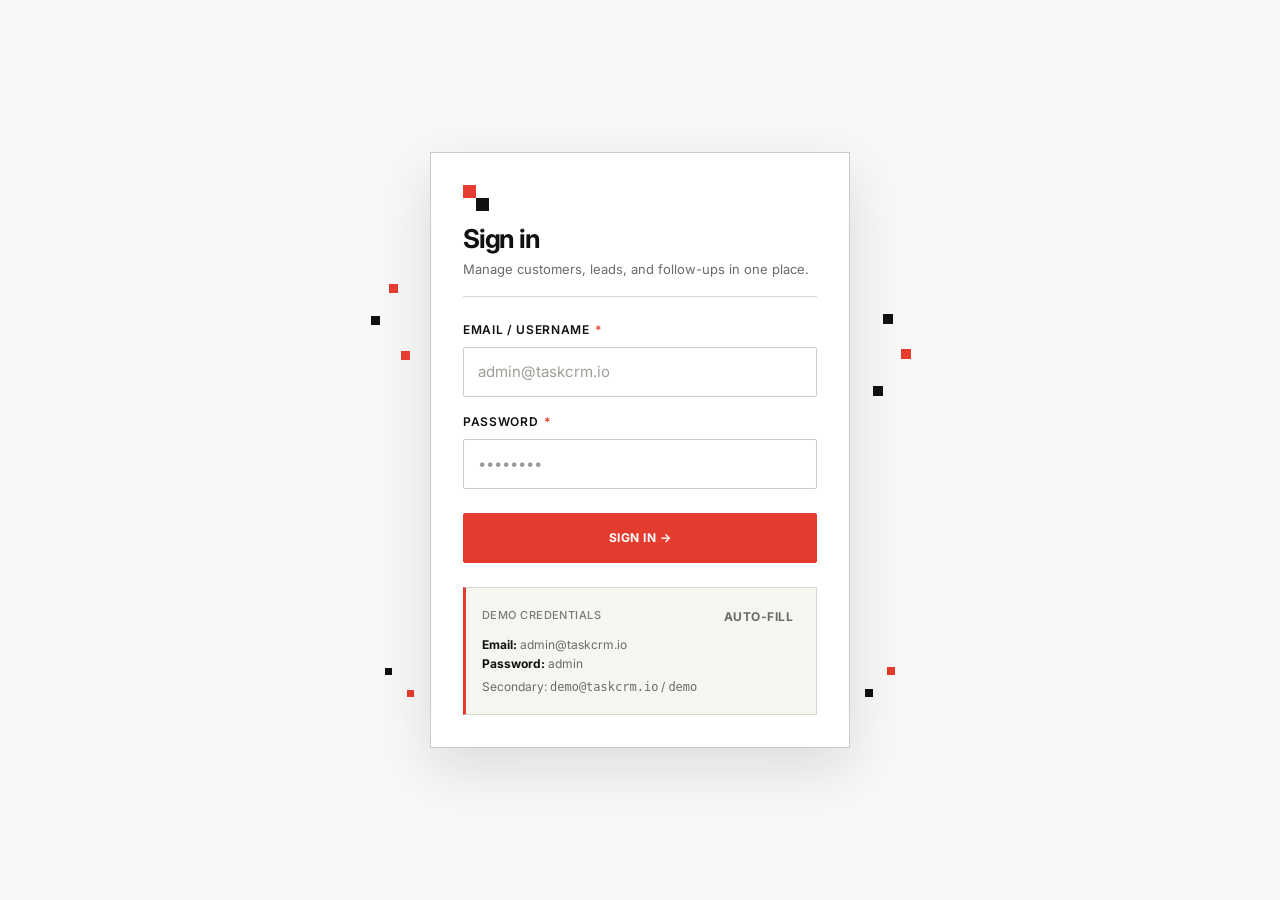
==== customers.html @ 11d8cbdb "added files for  CRM project" ====
<!DOCTYPE html>
<html lang="en">
<head>
  <meta charset="UTF-8">
  <meta name="viewport" content="width=device-width, initial-scale=1.0">
  <title>Customers — Task CRM</title>
  <meta name="description" content="Customer relationship directory with debounced search and status filtering.">

  <link rel="preconnect" href="https://fonts.googleapis.com">
  <link rel="preconnect" href="https://fonts.gstatic.com" crossorigin>
  <link href="https://fonts.googleapis.com/css2?family=Inter:wght@400;500;600;700;800&display=swap" rel="stylesheet">

  <link rel="stylesheet" href="styles/reset.css">
  <link rel="stylesheet" href="styles/tokens.css">
  <link rel="stylesheet" href="styles/base.css">
  <link rel="stylesheet" href="styles/layout.css">
  <link rel="stylesheet" href="styles/patterns.css">
</head>

<body class="app-wrapper customers-page">

  <header class="identity-bar">
    <div class="identity-bar__inner">
      <div class="identity-session">
        <span class="session-user">
          <span class="meta-slug">Session:</span>
          <strong id="sessionUserDisplay">admin@taskcrm.io</strong>
        </span>

        <button type="button" id="logoutBtn" class="session-logout-btn" title="Sign out of current session">
          Sign Out
        </button>
      </div>
    </div>
  </header>

  <nav class="nav-rail" aria-label="Main Navigation">
    <div class="nav-rail__inner">
      <a href="dashboard.html" class="nav-link" data-page="dashboard">Dashboard</a>
      <a href="customers.html" class="nav-link" data-page="customers">Customers</a>
      <a href="leads.html" class="nav-link" data-page="leads">Leads</a>
      <a href="tasks.html" class="nav-link" data-page="tasks">Tasks</a>
    </div>
  </nav>

  <main class="main-container">

    <header class="page-header">
      <div class="page-header__top">
        <div>
          <h1 class="page-title">Customers</h1>
          <p class="page-subtitle">Search, view, and add customer records</p>
        </div>

        <div class="page-actions">
          <button type="button" id="openAddCustomerModalBtn" class="btn btn--accent">
            + Add Customer
          </button>
        </div>
      </div>
    </header>

    <div class="content-panel">

      <div class="filter-bar">
        <div class="filter-group">

          <div class="search-box">
            <span class="search-icon" aria-hidden="true">⌕</span>

            <input
              type="search"
              id="customerSearch"
              class="form-input"
              placeholder="Filter by name, email, or company..."
              aria-label="Search customers by name, email, or company"
            >
          </div>

          <label for="customerStatusFilter" class="sr-only">
            Filter by Status
          </label>

          <select id="customerStatusFilter" class="filter-select">
            <option value="all">All Statuses (Active, Inactive, Prospect)</option>
            <option value="Active">Active Only</option>
            <option value="Inactive">Inactive Only</option>
            <option value="Prospect">Prospect Only</option>
          </select>
        </div>

        <div id="customerResultCount" class="filter-stats" aria-live="polite">
          Loading accounts...
        </div>
      </div>

      <div class="table-container">
        <table class="crm-table" aria-label="Customer Accounts Table">
          <thead>
            <tr>
              <th scope="col">Name</th>
              <th scope="col">Email</th>
              <th scope="col">Phone</th>
              <th scope="col">Company</th>
              <th scope="col">Status</th>
            </tr>
          </thead>

          <tbody id="customersTableBody"></tbody>
        </table>
      </div>

    </div>
  </main>

  <dialog id="addCustomerDialog" class="crm-dialog" aria-labelledby="addCustomerModalTitle">

    <header class="dialog-header">
      <h2 id="addCustomerModalTitle" class="dialog-title">Add Customer</h2>

      <button
        type="button"
        id="closeCustomerDialogBtn"
        class="dialog-close-btn"
        aria-label="Close dialog"
      >
        ✕
      </button>
    </header>

    <div id="customerModalAlert" style="padding: 0 var(--space-6) var(--space-2);"></div>

    <form id="addCustomerForm">

      <div class="dialog-body">

        <div class="form-group">
          <label for="newCustomerName" class="form-label">
            Full Name <span class="required-mark">*</span>
          </label>

          <input
            type="text"
            id="newCustomerName"
            class="form-input"
            placeholder="e.g. Ananya Sharma"
            required
          >
        </div>

        <div class="form-group">
          <label for="newCustomerEmail" class="form-label">
            Email Address <span class="required-mark">*</span>
          </label>

          <input
            type="email"
            id="newCustomerEmail"
            class="form-input"
            placeholder="name@company.com"
            required
          >
        </div>

        <div class="form-group">
          <label for="newCustomerPhone" class="form-label">
            Telephone
          </label>

          <input
            type="tel"
            id="newCustomerPhone"
            class="form-input"
            placeholder="+91 98765 43210"
          >
        </div>

        <div class="form-group">
          <label for="newCustomerCompany" class="form-label">
            Company / Entity <span class="required-mark">*</span>
          </label>

          <input
            type="text"
            id="newCustomerCompany"
            class="form-input"
            placeholder="e.g. TechNova Solutions"
            required
          >
        </div>

        <div class="form-group">
          <label for="newCustomerStatus" class="form-label">
            Account Status
          </label>

          <select id="newCustomerStatus" class="form-select">
            <option value="Active">Active</option>
            <option value="Prospect" selected>Prospect</option>
            <option value="Inactive">Inactive</option>
          </select>
        </div>

      </div>

      <footer class="dialog-footer">
        <button type="button" id="cancelCustomerDialogBtn" class="btn btn--secondary">
          Cancel
        </button>

        <button type="submit" class="btn btn--accent">
          Save Customer
        </button>
      </footer>

    </form>
  </dialog>

  <script src="scripts/helpers.js"></script>
  <script src="scripts/store.js"></script>
  <script src="scripts/view.js"></script>
  <script src="scripts/pages/customers.js"></script>

</body>
</html>
---- styles/tokens.css ----
:root {
  
  --color-ink: #111111;
  --color-bg: #F8F8F6;
  --color-surface: #FFFFFF;
  --color-accent: #E43D30;
  --color-muted: #6B6B67;
  --color-border: #D8D8D3;

  
  --color-success: #3F7650;
  --color-warning: #A66A18;
  --color-danger: #B52F28;
  --color-info: #41677A;


  --color-surface-hover: #F2F2EE;
  --color-surface-active: #EAEAE4;
  --color-success-subtle: #EBF3ED;
  --color-warning-subtle: #F9F3EA;
  --color-danger-subtle: #FAECEB;
  --color-info-subtle: #ECF2F5;
  --color-accent-subtle: #FDEDEB;


  --font-sans: 'Inter', sans-serif;
--font-mono: 'Inter', sans-serif;
  --text-xs: 0.75rem;     
  --text-sm: 0.8125rem;   
  --text-base: 0.9375rem; 
  --text-md: 1.0625rem;   
  --text-lg: 1.25rem;     
  --text-xl: 1.625rem;   
  --text-2xl: 2.125rem;  
  --text-stat: 3.25rem;  

  --weight-normal: 400;
  --weight-medium: 500;
  --weight-semibold: 600;
  --weight-bold: 700;
  --weight-black: 800;

  --tracking-tight: -0.025em;
  --tracking-normal: 0em;
  --tracking-wide: 0.04em;
  --tracking-wider: 0.08em;

  --leading-none: 1.0;
  --leading-tight: 1.2;
  --leading-snug: 1.35;
  --leading-normal: 1.5;

  
  --space-1: 0.25rem;   
  --space-2: 0.5rem;    
  --space-3: 0.75rem;   
  --space-4: 1.0rem;    
  --space-5: 1.25rem;   
  --space-6: 1.5rem;    
  --space-8: 2.0rem;    
  --space-10: 2.5rem;   
  --space-12: 3.0rem;   
  --space-16: 4.0rem;   

 
  --container-max-width: 1280px;
  --container-gutter: var(--space-6);

 
  --border-width: 1px;
  --border-thick: 2px;
  --border-rule: 1px solid var(--color-border);
  --border-rule-dark: 1px solid var(--color-ink);

  --radius-none: 0px;
  --radius-sm: 2px;
  --radius-md: 3px;

 
  --duration-fast: 140ms;
  --duration-normal: 200ms;
  --ease-standard: cubic-bezier(0.2, 0, 0, 1);
}
---- styles/base.css ----
body {
  font-family: var(--font-sans);
  background-color: var(--color-bg);
  color: var(--color-ink);
  font-size: var(--text-base);
  line-height: var(--leading-normal);
  font-weight: var(--weight-normal);
  min-height: 100vh;
  display: flex;
  flex-direction: column;
}


::selection {
  background-color: var(--color-ink);
  color: var(--color-surface);
}


:focus-visible {
  outline: 2px solid var(--color-ink);
  outline-offset: 2px;
}


h1, h2, h3, h4, h5, h6 {
  color: var(--color-ink);
  font-weight: var(--weight-bold);
  line-height: var(--leading-tight);
  letter-spacing: var(--tracking-tight);
}

h1 {
  font-size: var(--text-2xl);
  font-weight: var(--weight-bold);
}

h2 {
  font-size: var(--text-lg);
  font-weight: var(--weight-bold);
}

h3 {
  font-size: var(--text-md);
  font-weight: var(--weight-semibold);
}

p {
  color: var(--color-ink);
}

small, .text-muted {
  color: var(--color-muted);
  font-size: var(--text-sm);
}


.tabular-nums,
[data-tabular="true"] {
  font-variant-numeric: tabular-nums;
  font-feature-settings: "tnum" 1;
}


.meta-slug {
  font-size: 0.6875rem;
  font-weight: var(--weight-medium);
  letter-spacing: var(--tracking-wide);
  text-transform: uppercase;
  color: #7A7A75;
  margin-bottom: 2px;
}


.sr-only {
  position: absolute;
  width: 1px;
  height: 1px;
  padding: 0;
  margin: -1px;
  overflow: hidden;
  clip: rect(0, 0, 0, 0);
  white-space: nowrap;
  border-width: 0;
}


@media (prefers-reduced-motion: reduce) {
  *,
  *::before,
  *::after {
    animation-duration: 0.01ms !important;
    animation-iteration-count: 1 !important;
    transition-duration: 0.01ms !important;
    scroll-behavior: auto !important;
  }
}
---- styles/layout.css ----
.crm-brand {
  display: flex;
  align-items: center;
  text-decoration: none;
}

.crm-brand__mark {
  width: 62px;
  height: 42px;
  display: flex;
  align-items: center;
  justify-content: center;
  background: #ef3b2d;
  color: #ffffff;
  border-radius: 10px;
  font-size: 16px;
  font-weight: 800;
  letter-spacing: 1px;
}
.dashboard-main {
  width: min(100% - 48px, 1280px);
  margin: 0 auto;
  padding-top: 38px;
  padding-bottom: 64px;
}

.dashboard-header {
  display: flex;
  align-items: flex-end;
  justify-content: space-between;
  gap: 24px;
  margin-bottom: 28px;
}

.dashboard-eyebrow,
.dashboard-card__eyebrow {
  display: block;
  margin-bottom: 6px;
  color: #e43d30;
  font-size: 10px;
  font-weight: 700;
  letter-spacing: 0.09em;
  text-transform: uppercase;
}

.dashboard-title {
  margin: 0;
  color: #171717;
  font-size: clamp(2rem, 4vw, 2.75rem);
  line-height: 1.05;
  letter-spacing: -0.045em;
}

.dashboard-subtitle {
  margin: 9px 0 0;
  color: #6b6b67;
  font-size: 14px;
}

.dashboard-actions {
  display: flex;
  align-items: center;
  gap: 10px;
}

.dashboard-kpis {
  margin-bottom: 20px;
}

.dashboard-kpis__grid {
  display: grid;
  grid-template-columns: repeat(4, minmax(0, 1fr));
  gap: 14px;
}

.dashboard-kpi {
  min-height: 142px;
  padding: 20px;
  background: #ffffff;
  border: 1px solid #e8e8e5;
  border-radius: 16px;
  box-shadow: 0 7px 24px rgba(23, 23, 23, 0.045);
}

.dashboard-kpi--sales {
  border-color: rgba(228, 61, 48, 0.28);
  background: linear-gradient(145deg, #ffffff 0%, #fff7f5 100%);
}

.dashboard-kpi__top {
  display: flex;
  align-items: center;
  justify-content: space-between;
  gap: 10px;
}

.dashboard-kpi__label {
  color: #6b6b67;
  font-size: 12px;
  font-weight: 600;
}

.dashboard-kpi__icon {
  width: 30px;
  height: 30px;
  display: grid;
  place-items: center;
  border-radius: 9px;
  font-size: 11px;
  font-weight: 800;
}

.dashboard-kpi__icon--orange {
  background: #fff0ed;
  color: #e43d30;
}

.dashboard-kpi__icon--blue {
  background: #edf4f8;
  color: #41677a;
}

.dashboard-kpi__icon--green {
  background: #edf5ef;
  color: #3f7650;
}

.dashboard-kpi__value {
  display: block;
  margin-top: 20px;
  color: #171717;
  font-size: clamp(1.7rem, 3vw, 2.15rem);
  line-height: 1;
  letter-spacing: -0.04em;
  font-variant-numeric: tabular-nums;
}

.dashboard-kpi--sales .dashboard-kpi__value {
  color: #e43d30;
}

.dashboard-kpi__hint {
  display: block;
  margin-top: 9px;
  color: #92928c;
  font-size: 11px;
}

.dashboard-analytics {
  display: grid;
  grid-template-columns: minmax(300px, 0.82fr) minmax(0, 1.8fr);
  gap: 18px;
  margin-bottom: 18px;
}

.dashboard-card {
  background: #ffffff;
  border: 1px solid #e8e8e5;
  border-radius: 17px;
  box-shadow: 0 8px 28px rgba(23, 23, 23, 0.045);
  overflow: hidden;
}

.dashboard-card__header {
  display: flex;
  align-items: center;
  justify-content: space-between;
  gap: 16px;
  padding: 20px 22px 0;
}

.dashboard-card__header h2 {
  margin: 0;
  color: #171717;
  font-size: 17px;
  font-weight: 700;
  letter-spacing: -0.025em;
}

.dashboard-card__badge {
  padding: 6px 10px;
  border-radius: 8px;
  background: #f5f5f2;
  color: #6b6b67;
  font-size: 10px;
  font-weight: 600;
}

.dashboard-card__link {
  color: #e43d30;
  font-size: 11px;
  font-weight: 700;
  text-decoration: none;
}

.dashboard-card__link:hover {
  text-decoration: underline;
}
.crm-topbar {
  width: 100%;
  height: 68px;
  background: var(--color-surface);
  border-bottom: 1px solid #e8e8e5;
  position: relative;
  z-index: 100;
}

.crm-topbar__inner {
  width: 100%;
  height: 100%;
  padding: 0 36px;
  display: grid;
  grid-template-columns: 1fr auto 1fr;
  align-items: center;
}

.crm-brand {
  display: flex;
  align-items: center;
  justify-content: flex-start;
  text-decoration: none;
}

.crm-brand__mark {
  width: 40px;
  height: 40px;
  display: flex;
  align-items: center;
  justify-content: center;
  background: #ef3d32;
  color: #ffffff;
  border-radius: 8px;
  font-size: 12px;
  font-weight: 800;
  letter-spacing: 0.04em;
}

.crm-nav {
  height: 100%;
  display: flex;
  align-items: center;
  justify-content: center;
  gap: 38px;
}

.crm-nav__link {
  height: 100%;
  display: flex;
  align-items: center;
  position: relative;
  color: #666660;
  text-decoration: none;
  font-size: 15px;
  font-weight: 600;
  letter-spacing: 0.02em;
  text-transform: uppercase;
  transition: color 0.2s ease;
}

.crm-nav__link:hover {
  color: #ef3d32;
}

.crm-nav__link.active,
.crm-nav__link[aria-current="page"] {
  color: #ef3d32;
}

.crm-nav__link.active::after,
.crm-nav__link[aria-current="page"]::after {
  content: "";
  position: absolute;
  left: 0;
  right: 0;
  bottom: 0;
  height: 3px;
  background: #ef3d32;
  border-radius: 3px 3px 0 0;
}

.crm-topbar__actions {
  display: flex;
  align-items: center;
  justify-content: flex-end;
}

.crm-signout {
  border: 0;
  background: transparent;
  color: #666660;
  font-family: inherit;
  font-size: 15px;
  font-weight: 600;
  cursor: pointer;
  padding: 8px 0;
}

.crm-signout:hover {
  color: #ef3d32;
}

@media (max-width: 800px) {
  .crm-topbar {
    height: auto;
  }

  .crm-topbar__inner {
    min-height: 84px;
    padding: 0 20px;
    grid-template-columns: auto 1fr auto;
  }

  .crm-nav {
    gap: 20px;
  }

  .crm-nav__link {
    font-size: 13px;
  }

  .crm-brand__mark {
    width: 42px;
    height: 42px;
  }
}

@media (max-width: 600px) {
  .crm-topbar__inner {
    grid-template-columns: 1fr;
    gap: 10px;
    padding: 15px 20px;
  }

  .crm-brand {
    display: none;
  }

  .crm-nav {
    order: 1;
    height: 50px;
    gap: 18px;
  }

  .crm-topbar__actions {
    display: none;
  }
}



.reference-goal {
  min-height: 300px;
  padding: 18px 22px 26px;
  display: flex;
  align-items: center;
  justify-content: center;
}

.reference-goal__gauge {
  position: relative;
  width: 330px;
  height: 250px;
  max-width: 100%;
}

.goal-segments {
  position: absolute;
  left: 50%;
  top: 16px;
  width: 280px;
  height: 210px;
  transform: translateX(-50%);
}

.goal-segment {
  position: absolute;
  left: 50%;
  top: 50%;
  width: 11px;
  height: 31px;
  margin-left: -5.5px;
  margin-top: -15.5px;
  border-radius: 99px;
  background: #e9ebed;
  transform-origin: 5.5px 89px;
  transform: rotate(var(--segment-angle)) translateY(-89px);
}

.goal-segment.is-active {
  background: #ff8425;
}

.goal-scale {
  position: absolute;
  left: 50%;
  top: 83px;
  width: 286px;
  transform: translateX(-50%);
  display: flex;
  justify-content: space-between;
  color: #555553;
  font-size: 11px;
  font-weight: 600;
}

.reference-goal__center {
  position: absolute;
  left: 50%;
  top: 128px;
  transform: translateX(-50%);
  text-align: center;
  white-space: nowrap;
}

.reference-goal__center strong {
  display: block;
  color: #171717;
  font-size: 25px;
  line-height: 1;
  letter-spacing: -0.045em;
}

.reference-goal__center span {
  display: block;
  margin-top: 8px;
  color: #8f8f89;
  font-size: 11px;
}

/* Lead status reference */

.lead-status-reference {
  min-height: 300px;
  padding: 20px 22px 25px;
  display: grid;
  grid-template-columns: minmax(0, 1fr) 190px;
  gap: 20px;
  align-items: center;
}

.lead-status-chart {
  min-width: 0;
}

.lead-month-grid {
  display: grid;
  grid-template-columns: 92px repeat(12, minmax(16px, 1fr));
  align-items: center;
  height: 25px;
  margin-bottom: 4px;
  color: #999994;
  font-size: 9px;
  text-align: center;
}

.lead-month-grid span:first-child {
  text-align: left;
}

.lead-status-rows {
  display: flex;
  flex-direction: column;
  gap: 13px;
}

.lead-source-row {
  display: grid;
  grid-template-columns: 92px minmax(0, 1fr);
  align-items: center;
  min-height: 45px;
}

.lead-source-label {
  display: flex;
  flex-direction: column;
  align-items: flex-start;
  gap: 3px;
  padding-right: 10px;
}

.lead-source-label span {
  color: #555553;
  font-size: 11px;
  font-weight: 500;
}

.lead-source-label strong {
  color: #171717;
  font-size: 16px;
  line-height: 1;
}

.lead-source-track {
  position: relative;
  height: 32px;
  display: grid;
  align-items: center;
}

.lead-source-line {
  position: absolute;
  left: 0;
  right: 0;
  top: 50%;
  height: 2px;
  background: repeating-linear-gradient(
    to right,
    #e8e8e5 0 3px,
    transparent 3px 8px
  );
}

.lead-source-dots {
  position: relative;
  z-index: 2;
  display: grid;
  grid-template-columns: repeat(12, minmax(16px, 1fr));
  align-items: center;
  justify-items: center;
}

.lead-month-dot {
  width: var(--dot-size);
  height: var(--dot-size);
  min-width: 6px;
  min-height: 6px;
  border-radius: 50%;
  display: block;
}

.lead-month-dot--new {
  background: #ff8425;
}

.lead-month-dot--contacted {
  background: #b38ae8;
}

.lead-month-dot--converted {
  background: #202020;
}

.lead-month-dot--empty {
  width: 5px;
  height: 5px;
  background: #ddddda;
}

.lead-month-labels {
  display: grid;
  grid-template-columns: 92px repeat(12, minmax(16px, 1fr));
  margin-top: 7px;
  color: #999994;
  font-size: 9px;
  text-align: center;
}

.lead-month-labels span:first-child {
  visibility: hidden;
}

/* Customer status circular reference */

.customer-status-chart {
  display: flex;
  flex-direction: column;
  align-items: center;
  justify-content: center;
}

.customer-rings {
  position: relative;
  width: 170px;
  height: 170px;
  display: grid;
  place-items: center;
}

.customer-ring {
  position: absolute;
  width: calc(var(--ring-radius) * 2);
  height: calc(var(--ring-radius) * 2);
  border-radius: 50%;
  border: 7px solid transparent;
  transform: rotate(-90deg);
}

.customer-ring::before {
  content: "";
  position: absolute;
  inset: -7px;
  border-radius: 50%;
  border: 7px solid #eeeeeb;
  border-top-color: transparent;
  border-right-color: transparent;
  transform: rotate(0deg);
}

.customer-ring::after {
  content: "";
  position: absolute;
  inset: -7px;
  border-radius: 50%;
  border: 7px solid transparent;
  border-top-color: currentColor;
  border-right-color: currentColor;
  border-bottom-color: currentColor;
  transform: rotate(0deg);
  clip-path: polygon(0 0, 100% 0, 100% 100%, 0 100%);
  mask: conic-gradient(
    from 0deg,
    #000 calc(var(--ring-dash) / var(--ring-circumference) * 360deg),
    transparent 0
  );
}

.customer-ring--active {
  color: #ff8425;
}

.customer-ring--inactive {
  color: #9b7be8;
}

.customer-ring--prospect {
  color: #1d1d1d;
}

.customer-rings-center {
  position: relative;
  z-index: 5;
  width: 68px;
  height: 68px;
  border-radius: 50%;
  background: #ffffff;
  display: flex;
  flex-direction: column;
  align-items: center;
  justify-content: center;
}

.customer-rings-center strong {
  color: #171717;
  font-size: 22px;
  line-height: 1;
}

.customer-rings-center span {
  margin-top: 4px;
  color: #999994;
  font-size: 8px;
}

.customer-status-legend {
  width: 100%;
  margin-top: 12px;
  display: flex;
  flex-direction: column;
  gap: 6px;
}

.customer-ring-label {
  display: grid;
  grid-template-columns: 8px 1fr auto;
  align-items: center;
  gap: 7px;
  color: #555553;
  font-size: 9px;
}

.customer-ring-label__dot {
  width: 7px;
  height: 7px;
  border-radius: 50%;
}

.customer-ring-label--active .customer-ring-label__dot {
  background: #ff8425;
}

.customer-ring-label--inactive .customer-ring-label__dot {
  background: #9b7be8;
}

.customer-ring-label--prospect .customer-ring-label__dot {
  background: #1d1d1d;
}

.customer-ring-label strong {
  color: #555553;
  font-size: 9px;
}

/* Lower cards */

.dashboard-lower {
  display: grid;
  grid-template-columns: repeat(3, minmax(0, 1fr));
  gap: 18px;
}

.dashboard-list-card {
  min-height: 330px;
}

.dashboard-record-list {
  padding: 12px 20px 18px;
}

.dashboard-record {
  min-height: 58px;
  display: flex;
  align-items: center;
  gap: 11px;
  border-bottom: 1px solid #f0f0ed;
}

.dashboard-record:last-child {
  border-bottom: 0;
}

.dashboard-record__avatar {
  width: 32px;
  height: 32px;
  flex: 0 0 32px;
  display: grid;
  place-items: center;
  border-radius: 10px;
  background: #fff0ed;
  color: #e43d30;
  font-size: 11px;
  font-weight: 800;
}

.dashboard-record__content {
  min-width: 0;
  flex: 1;
}

.dashboard-record__content strong,
.dashboard-task__content strong {
  display: block;
  overflow: hidden;
  color: #30302e;
  font-size: 12px;
  font-weight: 600;
  text-overflow: ellipsis;
  white-space: nowrap;
}

.dashboard-record__content span,
.dashboard-task__content span {
  display: block;
  margin-top: 3px;
  overflow: hidden;
  color: #9a9a94;
  font-size: 10px;
  text-overflow: ellipsis;
  white-space: nowrap;
}

.dashboard-status,
.task-priority {
  flex-shrink: 0;
  padding: 5px 7px;
  border-radius: 6px;
  font-size: 9px;
  font-weight: 700;
}

.dashboard-status--new {
  background: #fff0ed;
  color: #e43d30;
}

.dashboard-status--contacted {
  background: #edf4f8;
  color: #41677a;
}

.dashboard-status--converted {
  background: #edf5ef;
  color: #3f7650;
}

.dashboard-task {
  min-height: 58px;
  display: flex;
  align-items: center;
  gap: 10px;
  border-bottom: 1px solid #f0f0ed;
}

.dashboard-task:last-child {
  border-bottom: 0;
}

.dashboard-task__check {
  width: 16px;
  height: 16px;
  flex: 0 0 16px;
  border: 1.5px solid #cfcfca;
  border-radius: 5px;
}

.dashboard-task__content {
  min-width: 0;
  flex: 1;
}

.task-priority--high {
  background: #faeceb;
  color: #b52f28;
}

.task-priority--medium {
  background: #f9f3ea;
  color: #a66a18;
}

.task-priority--low {
  background: #edf5ef;
  color: #3f7650;
}

.dashboard-empty {
  min-height: 220px;
  padding: 24px;
  display: flex;
  flex-direction: column;
  align-items: center;
  justify-content: center;
  text-align: center;
}

.dashboard-empty strong {
  color: #3b3b39;
  font-size: 12px;
}

.dashboard-empty span {
  max-width: 230px;
  margin-top: 6px;
  color: #9a9a94;
  font-size: 10px;
  line-height: 1.5;
}

.dashboard-activity-stream {
  max-height: 270px;
  overflow-y: auto;
}

.dashboard-activity-stream .activity-item {
  padding-left: 20px;
  padding-right: 20px;
}
.dashboard-main {
  padding-top: 42px;
  padding-bottom: 48px;
}

.dashboard-header {
  margin-bottom: 32px;
}

.dashboard-title {
  font-size: 48px;
  line-height: 1.05;
}

.dashboard-subtitle {
  font-size: 16px;
}

.dashboard-kpis {
  margin-bottom: 28px;
}

.dashboard-kpi {
  padding: 26px;
}

.dashboard-kpi__value {
  font-size: 42px;
}

.dashboard-analytics {
  gap: 24px;
  margin-bottom: 24px;
}

.dashboard-card {
  padding: 26px;
}

.dashboard-card__header {
  margin-bottom: 20px;
}

.dashboard-card__header h2 {
  font-size: 21px;
}

.dashboard-lower {
  gap: 24px;
}

.dashboard-list-card {
  min-height: 300px;
}

/* Responsive */

@media (max-width: 1100px) {
  .dashboard-analytics {
    grid-template-columns: 1fr;
  }

  .lead-status-reference {
    grid-template-columns: minmax(0, 1fr) 210px;
  }
}

@media (max-width: 900px) {
  .dashboard-kpis__grid {
    grid-template-columns: repeat(2, minmax(0, 1fr));
  }

  .dashboard-lower {
    grid-template-columns: repeat(2, minmax(0, 1fr));
  }

  .dashboard-lower .dashboard-list-card:last-child {
    grid-column: 1 / -1;
  }
}

@media (max-width: 800px) {
  .crm-topbar__inner {
    width: min(100% - 28px, 1280px);
    grid-template-columns: auto 1fr auto;
    gap: 10px;
  }

  .crm-brand {
    font-size: 14px;
  }

  .crm-brand__mark {
    width: 30px;
    height: 30px;
  }

  .crm-nav {
    gap: 0;
  }

  .crm-nav__link {
    padding: 23px 7px;
    font-size: 11px;
  }

  .dashboard-main {
    width: min(100% - 28px, 1280px);
    padding-top: 30px;
  }

  .dashboard-header {
    align-items: flex-start;
    flex-direction: column;
  }

  .dashboard-actions {
    width: 100%;
  }

  .dashboard-actions .btn {
    flex: 1;
  }

  .lead-status-reference {
    grid-template-columns: 1fr;
  }

  .customer-status-chart {
    flex-direction: row;
    gap: 24px;
    align-items: center;
  }

  .customer-status-legend {
    width: 150px;
    margin-top: 0;
  }
}

@media (max-width: 560px) {
  .crm-topbar__inner {
    min-height: 58px;
  }

  .crm-brand span:last-child {
    display: none;
  }

  .crm-nav__link {
    padding: 20px 5px;
    font-size: 10px;
  }

  .dashboard-kpis__grid {
    grid-template-columns: 1fr;
  }

  .dashboard-actions {
    flex-direction: column;
  }

  .dashboard-actions .btn {
    width: 100%;
  }

  .reference-goal__gauge {
    transform: scale(0.88);
    transform-origin: center;
    margin-left: -5%;
    margin-right: -5%;
  }

  .lead-status-reference {
    padding-left: 14px;
    padding-right: 14px;
    overflow-x: auto;
  }

  .lead-status-chart {
    min-width: 540px;
  }

  .customer-status-chart {
    min-width: 240px;
    justify-content: center;
  }

  .dashboard-lower {
    grid-template-columns: 1fr;
  }

  .dashboard-lower .dashboard-list-card:last-child {
    grid-column: auto;
  }
}
---- styles/patterns.css ----
/* ==========================================================================
   Task CRM — UI Patterns & Components
   Buttons, Inputs, Tables, Badges, Statistics, Modals, and Empty States.
   ========================================================================== */

/* --- 1. Buttons --- */
.btn {
  display: inline-flex;
  align-items: center;
  justify-content: center;
  gap: var(--space-2);
  padding: 0.65rem 1.25rem;
  font-size: var(--text-xs);
  font-weight: var(--weight-bold);
  letter-spacing: var(--tracking-wide);
  text-transform: uppercase;
  border-radius: var(--radius-sm);
  transition: all var(--duration-fast) var(--ease-standard);
  text-align: center;
  white-space: nowrap;
}

.btn--primary {
  background-color: var(--color-ink);
  color: var(--color-surface);
  border: 1px solid var(--color-ink);
}

.btn--primary:hover {
  background-color: #2b2b2b;
  border-color: #2b2b2b;
}

.btn--accent {
  background-color: var(--color-accent);
  color: var(--color-surface);
  border: 1px solid var(--color-accent);
}

.btn--accent:hover {
  background-color: #c72e22;
  border-color: #c72e22;
}

.btn--secondary {
  background-color: var(--color-surface);
  color: var(--color-ink);
  border: 1px solid var(--color-border);
}

.btn--secondary:hover {
  background-color: var(--color-surface-hover);
  border-color: var(--color-ink);
}

.btn--ghost {
  background-color: transparent;
  color: var(--color-muted);
  border: 1px solid transparent;
}

.btn--ghost:hover {
  color: var(--color-ink);
  background-color: var(--color-surface-hover);
}

.btn--sm {
  padding: 0.4rem 0.75rem;
  font-size: var(--text-xs);
}

.btn:disabled {
  opacity: 0.5;
  cursor: not-allowed;
}

/* --- 2. Form Controls --- */
.form-group {
  display: flex;
  flex-direction: column;
  gap: var(--space-2);
  margin-bottom: var(--space-4);
}

.form-label {
  font-size: var(--text-xs);
  font-weight: var(--weight-semibold);
  letter-spacing: var(--tracking-wider);
  text-transform: uppercase;
  color: var(--color-ink);
}

.form-label .required-mark {
  color: var(--color-accent);
  margin-left: 2px;
}

.form-input,
.form-select,
.form-textarea {
  width: 100%;
  padding: 0.65rem 0.85rem;
  font-size: var(--text-base);
  color: var(--color-ink);
  background-color: var(--color-surface);
  border: 1px solid var(--color-border);
  border-radius: var(--radius-sm);
  transition: border-color var(--duration-fast) var(--ease-standard);
}

.form-input:focus,
.form-select:focus,
.form-textarea:focus {
  outline: 2px solid var(--color-ink);
  outline-offset: -1px;
  border-color: var(--color-ink);
}

.form-input::placeholder,
.form-textarea::placeholder {
  color: #9E9E98;
}

.form-input.is-invalid,
.form-select.is-invalid {
  border-color: var(--color-danger);
}

.form-error {
  font-size: var(--text-xs);
  color: var(--color-danger);
  font-weight: var(--weight-medium);
  margin-top: 2px;
}

/* --- 3. Filter Bar & Search --- */
.filter-bar {
  display: flex;
  align-items: center;
  justify-content: space-between;
  gap: var(--space-4);
  padding: var(--space-4) var(--space-6);
  background-color: var(--color-surface);
  border-bottom: var(--border-rule);
  flex-wrap: wrap;
}

.filter-group {
  display: flex;
  align-items: center;
  gap: var(--space-3);
  flex-wrap: wrap;
  flex: 1;
}

.search-box {
  position: relative;
  min-width: 260px;
  max-width: 380px;
  flex: 1;
}

.search-box .form-input {
  padding-left: 2rem;
  font-size: var(--text-sm);
}

.search-icon {
  position: absolute;
  left: 0.75rem;
  top: 50%;
  transform: translateY(-50%);
  color: var(--color-muted);
  pointer-events: none;
  font-size: var(--text-xs);
}

.filter-select {
  min-width: 150px;
  padding: 0.55rem 0.85rem;
  font-size: var(--text-sm);
  background-color: var(--color-surface);
  border: 1px solid var(--color-border);
  border-radius: var(--radius-sm);
}

.filter-stats {
  font-size: var(--text-xs);
  color: var(--color-muted);
  font-weight: var(--weight-normal);
  letter-spacing: var(--tracking-normal);
}

/* --- 4. Tables --- */
.table-container {
  width: 100%;
  overflow-x: auto;
  background-color: var(--color-surface);
}

.crm-table {
  width: 100%;
  border-collapse: collapse;
  text-align: left;
}

.crm-table th {
  padding: var(--space-3) var(--space-6);
  font-size: var(--text-xs);
  font-weight: var(--weight-semibold);
  letter-spacing: var(--tracking-wider);
  text-transform: uppercase;
  color: var(--color-muted);
  border-bottom: var(--border-rule);
  background-color: var(--color-surface);
  white-space: nowrap;
}

.crm-table td {
  padding: var(--space-4) var(--space-6);
  font-size: var(--text-base);
  color: var(--color-ink);
  border-bottom: var(--border-rule);
  vertical-align: middle;
}

.crm-table tbody tr {
  transition: background-color var(--duration-fast) var(--ease-standard);
}

.crm-table tbody tr:hover {
  background-color: var(--color-surface-hover);
}

.crm-table tbody tr:last-child td {
  border-bottom: none;
}

/* Overdue indicator on table row */
.crm-table tbody tr.is-overdue-row {
  background-color: #FFF8F7;
}

.crm-table tbody tr.is-overdue-row:hover {
  background-color: #FEEDEB;
}

.text-overdue {
  color: var(--color-danger);
  font-weight: var(--weight-semibold);
  display: inline-flex;
  align-items: center;
  gap: var(--space-1);
}

/* --- 5. Status & Priority Badges --- */
.badge {
  display: inline-flex;
  align-items: center;
  gap: 6px;
  padding: 3px 8px;
  font-size: var(--text-xs);
  font-weight: var(--weight-semibold);
  letter-spacing: var(--tracking-wide);
  border-radius: var(--radius-sm);
  border: 1px solid var(--color-border);
  background-color: var(--color-surface);
  color: var(--color-ink);
  white-space: nowrap;
}

.badge__dot {
  width: 6px;
  height: 6px;
  border-radius: 50%;
  display: inline-block;
}

/* Specific Badge States */
.badge--success {
  background-color: var(--color-success-subtle);
  border-color: #B5D2BF;
  color: var(--color-success);
}
.badge--success .badge__dot {
  background-color: var(--color-success);
}

.badge--warning {
  background-color: var(--color-warning-subtle);
  border-color: #E2CFB4;
  color: var(--color-warning);
}
.badge--warning .badge__dot {
  background-color: var(--color-warning);
}

.badge--danger {
  background-color: var(--color-danger-subtle);
  border-color: #EBBCB9;
  color: var(--color-danger);
}
.badge--danger .badge__dot {
  background-color: var(--color-danger);
}

.badge--info {
  background-color: var(--color-info-subtle);
  border-color: #C3D5DE;
  color: var(--color-info);
}
.badge--info .badge__dot {
  background-color: var(--color-info);
}

.badge--muted {
  background-color: var(--color-surface-hover);
  border-color: var(--color-border);
  color: var(--color-muted);
}
.badge--muted .badge__dot {
  background-color: var(--color-muted);
}

/* --- 6. Structural Stat Grid (Swiss Editorial) --- */
.stat-composition {
  display: grid;
  grid-template-columns: repeat(4, 1fr);
  background-color: var(--color-surface);
  border: var(--border-rule);
  margin-bottom: var(--space-8);
}

.stat-cell {
  padding: var(--space-6) var(--space-6);
  border-right: var(--border-rule);
  display: flex;
  flex-direction: column;
  gap: var(--space-2);
}

.stat-cell:last-child {
  border-right: none;
}

.stat-cell__label {
  font-size: 0.6875rem;
  font-weight: var(--weight-medium);
  letter-spacing: var(--tracking-wide);
  text-transform: uppercase;
  color: var(--color-muted);
}

.stat-cell__value {
  font-size: var(--text-stat);
  font-weight: var(--weight-black);
  line-height: var(--leading-none);
  color: var(--color-ink);
  letter-spacing: var(--tracking-tight);
}

.stat-cell__hint {
  font-size: var(--text-xs);
  color: var(--color-muted);
  margin-top: var(--space-1);
}

/* Important Metric Highlight (Accent Red) */
.stat-cell--highlight .stat-cell__value {
  color: var(--color-accent);
}

.stat-cell--highlight .stat-cell__label {
  color: var(--color-ink);
}

/* --- 7. Editorial Activity Stream --- */
.activity-stream {
  display: flex;
  flex-direction: column;
}

.activity-item {
  display: flex;
  align-items: flex-start;
  justify-content: space-between;
  gap: var(--space-4);
  padding: var(--space-4) var(--space-6);
  border-bottom: var(--border-rule);
  background-color: var(--color-surface);
}

.activity-item:last-child {
  border-bottom: none;
}

.activity-main {
  display: flex;
  align-items: baseline;
  gap: var(--space-3);
  flex: 1;
}

.activity-dot {
  width: 7px;
  height: 7px;
  background-color: var(--color-ink);
  flex-shrink: 0;
  margin-top: 6px;
}

.activity-dot--accent {
  background-color: var(--color-accent);
}

.activity-message {
  font-size: var(--text-base);
  color: var(--color-ink);
}

.activity-message strong {
  font-weight: var(--weight-semibold);
}

.activity-time {
  font-size: var(--text-xs);
  color: var(--color-muted);
  white-space: nowrap;
}

/* --- 8. Modals & Dialogs (<dialog>) --- */
.crm-dialog {
  margin: auto;
  max-width: 520px;
  width: calc(100% - 2rem);
  background-color: var(--color-surface);
  border: 1px solid var(--color-ink);
  border-radius: var(--radius-sm);
  box-shadow: 0 10px 30px rgba(0, 0, 0, 0.12);
}

.crm-dialog::backdrop {
  background-color: rgba(17, 17, 17, 0.45);
  backdrop-filter: blur(1px);
}

.dialog-header {
  padding: var(--space-5) var(--space-6);
  border-bottom: var(--border-rule);
  display: flex;
  align-items: center;
  justify-content: space-between;
}

.dialog-title {
  font-size: var(--text-lg);
  font-weight: var(--weight-bold);
  letter-spacing: var(--tracking-tight);
}

.dialog-close-btn {
  font-size: var(--text-lg);
  line-height: 1;
  color: var(--color-muted);
  padding: var(--space-1);
}

.dialog-close-btn:hover {
  color: var(--color-ink);
}

.dialog-body {
  padding: var(--space-6);
  max-height: 70vh;
  overflow-y: auto;
}

.dialog-footer {
  padding: var(--space-4) var(--space-6);
  border-top: var(--border-rule);
  background-color: var(--color-bg);
  display: flex;
  align-items: center;
  justify-content: flex-end;
  gap: var(--space-3);
}

/* --- 9. Empty States --- */
.empty-state {
  padding: var(--space-12) var(--space-6);
  text-align: center;
  display: flex;
  flex-direction: column;
  align-items: center;
  justify-content: center;
  gap: var(--space-3);
}

.empty-state__icon {
  width: 44px;
  height: 44px;
  border: 1px solid var(--color-border);
  display: flex;
  align-items: center;
  justify-content: center;
  font-size: var(--text-lg);
  color: var(--color-muted);
  margin-bottom: var(--space-2);
}

.empty-state__title {
  font-size: var(--text-md);
  font-weight: var(--weight-semibold);
  color: var(--color-ink);
}

.empty-state__description {
  font-size: var(--text-sm);
  color: var(--color-muted);
  max-width: 420px;
}

/* --- 10. Inline Feedback Alerts --- */
.inline-alert {
  padding: var(--space-3) var(--space-4);
  font-size: var(--text-sm);
  border-radius: var(--radius-sm);
  display: flex;
  align-items: flex-start;
  gap: var(--space-3);
  margin-bottom: var(--space-4);
}

.inline-alert--danger {
  background-color: var(--color-danger-subtle);
  border: 1px solid #E4ACAA;
  color: var(--color-danger);
}

.inline-alert--success {
  background-color: var(--color-success-subtle);
  border: 1px solid #B5D2BF;
  color: var(--color-success);
}

.inline-alert--info {
  background-color: var(--color-info-subtle);
  border: 1px solid #B7CDD8;
  color: var(--color-info);
}

/* --- 11. Login Specific Components --- */
.login-page {
  min-height: 100vh;
  display: flex;
  align-items: center;
  justify-content: center;
  padding: var(--space-6);
  background-color: var(--color-bg);
}

.login-card {
  width: 100%;
  max-width: 420px;
  background-color: var(--color-surface);
  border: 1px solid var(--color-ink);
  padding: var(--space-8);
}

.login-card__header {
  margin-bottom: var(--space-6);
  padding-bottom: var(--space-4);
  border-bottom: var(--border-rule);
}

.login-card__hint {
  margin-top: var(--space-6);
  padding: var(--space-4);
  background-color: var(--color-bg);
  border: 1px solid var(--color-border);
  font-size: var(--text-xs);
  color: var(--color-muted);
  line-height: 1.6;
}

.login-card__hint strong {
  color: var(--color-ink);
}

/* --- Responsive Adaptations for Components --- */
@media (max-width: 1024px) {
  .stat-composition {
    grid-template-columns: repeat(2, 1fr);
  }

  .stat-cell:nth-child(2) {
    border-right: none;
  }

  .stat-cell:nth-child(1),
  .stat-cell:nth-child(2) {
    border-bottom: var(--border-rule);
  }
}

@media (max-width: 640px) {
  .stat-composition {
    grid-template-columns: 1fr;
  }

  .stat-cell {
    border-right: none;
    border-bottom: var(--border-rule);
  }

  .stat-cell:last-child {
    border-bottom: none;
  }

  .filter-bar {
    padding: var(--space-4);
    flex-direction: column;
    align-items: stretch;
  }

  .search-box {
    max-width: 100%;
  }

  .filter-group {
    width: 100%;
    flex-direction: column;
    align-items: stretch;
  }

  .filter-select {
    width: 100%;
  }

  .crm-dialog {
    width: 100%;
    margin: auto 0 0 0;
    max-width: 100%;
    border-bottom: none;
    border-radius: 0;
  }
}
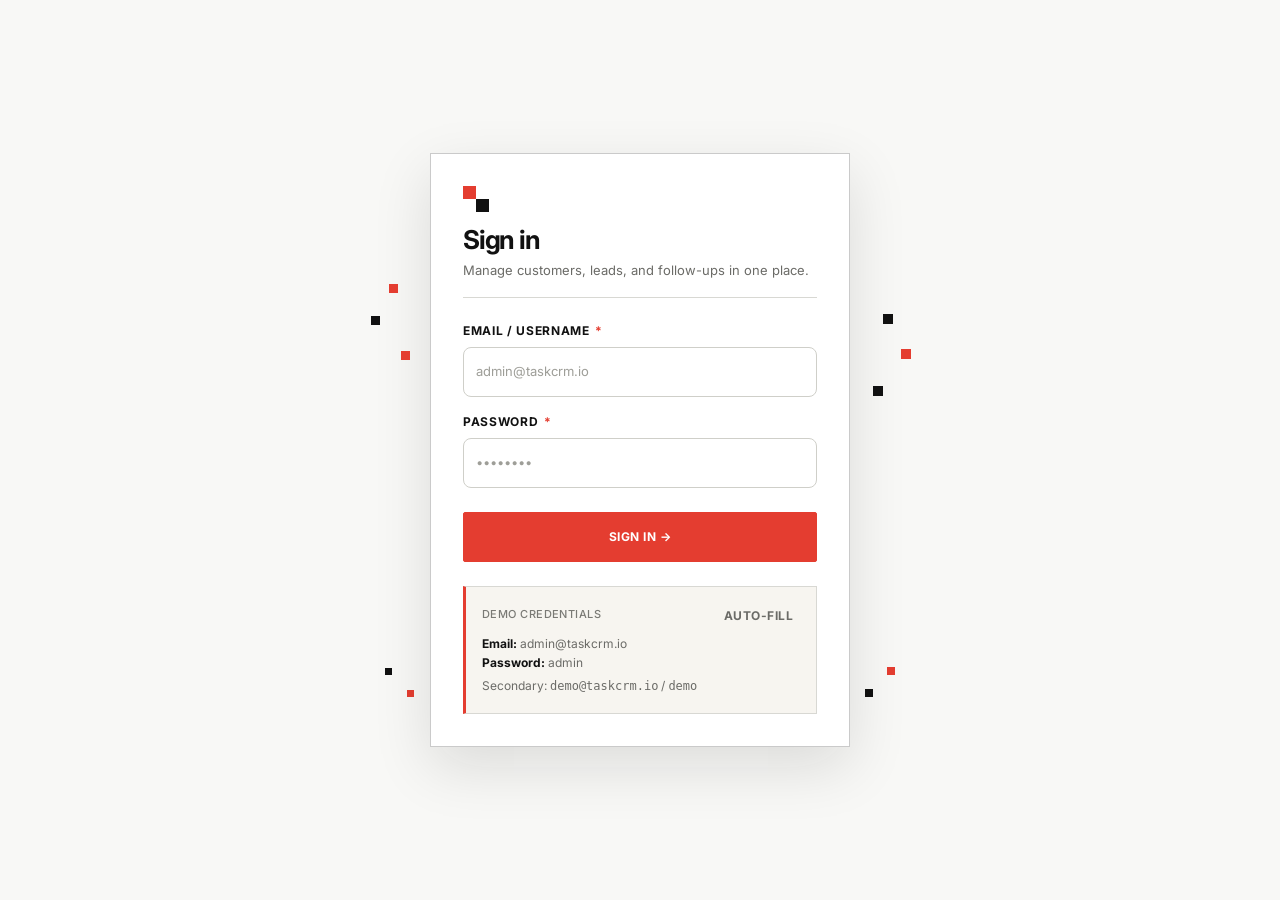
==== commit 110193fc: "added cards and validation on customer page" ====
--- a/customers.html
+++ b/customers.html
@@ -4,11 +4,12 @@
   <meta charset="UTF-8">
   <meta name="viewport" content="width=device-width, initial-scale=1.0">
   <title>Customers — Task CRM</title>
-  <meta name="description" content="Customer relationship directory with debounced search and status filtering.">
+  <meta name="description" content="Customer relationship directory with search, filtering and customer management.">
 
   <link rel="preconnect" href="https://fonts.googleapis.com">
   <link rel="preconnect" href="https://fonts.gstatic.com" crossorigin>
   <link href="https://fonts.googleapis.com/css2?family=Inter:wght@400;500;600;700;800&display=swap" rel="stylesheet">
+  <link rel="stylesheet" href="https://cdnjs.cloudflare.com/ajax/libs/font-awesome/6.5.2/css/all.min.css">
 
   <link rel="stylesheet" href="styles/reset.css">
   <link rel="stylesheet" href="styles/tokens.css">
@@ -19,37 +20,48 @@
 
 <body class="app-wrapper customers-page">
 
-  <header class="identity-bar">
-    <div class="identity-bar__inner">
-      <div class="identity-session">
-        <span class="session-user">
-          <span class="meta-slug">Session:</span>
-          <strong id="sessionUserDisplay">admin@taskcrm.io</strong>
-        </span>
-
-        <button type="button" id="logoutBtn" class="session-logout-btn" title="Sign out of current session">
+  <header class="crm-topbar">
+    <div class="crm-topbar__inner">
+
+      <a href="dashboard.html" class="crm-brand" aria-label="Task CRM Dashboard">
+        <span class="crm-brand__mark">CRM</span>
+      </a>
+
+      <nav class="crm-nav" aria-label="Main Navigation">
+        <a href="dashboard.html" class="crm-nav__link nav-link" data-page="dashboard">
+          Dashboard
+        </a>
+
+        <a href="customers.html" class="crm-nav__link nav-link" data-page="customers" aria-current="page">
+          Customers
+        </a>
+
+        <a href="leads.html" class="crm-nav__link nav-link" data-page="leads">
+          Leads
+        </a>
+
+        <a href="tasks.html" class="crm-nav__link nav-link" data-page="tasks">
+          Tasks
+        </a>
+      </nav>
+
+      <div class="crm-topbar__actions">
+        <button type="button" id="logoutBtn" class="crm-signout">
           Sign Out
         </button>
       </div>
+
     </div>
   </header>
 
-  <nav class="nav-rail" aria-label="Main Navigation">
-    <div class="nav-rail__inner">
-      <a href="dashboard.html" class="nav-link" data-page="dashboard">Dashboard</a>
-      <a href="customers.html" class="nav-link" data-page="customers">Customers</a>
-      <a href="leads.html" class="nav-link" data-page="leads">Leads</a>
-      <a href="tasks.html" class="nav-link" data-page="tasks">Tasks</a>
-    </div>
-  </nav>
-
-  <main class="main-container">
-
-    <header class="page-header">
+  <main class="main-container customers-main">
+
+    <header class="page-header customers-header">
       <div class="page-header__top">
         <div>
+          <span class="dashboard-eyebrow">Directory</span>
           <h1 class="page-title">Customers</h1>
-          <p class="page-subtitle">Search, view, and add customer records</p>
+          <p class="page-subtitle">Manage customer accounts and relationship records.</p>
         </div>
 
         <div class="page-actions">
@@ -60,19 +72,41 @@
       </div>
     </header>
 
-    <div class="content-panel">
+    <section class="customer-summary">
+      <div class="customer-summary__item">
+        <span>Total Accounts</span>
+        <strong id="totalCustomerCount">0</strong>
+      </div>
+
+      <div class="customer-summary__item">
+        <span>Active</span>
+        <strong id="activeCustomerCount">0</strong>
+      </div>
+
+      <div class="customer-summary__item">
+        <span>Prospects</span>
+        <strong id="prospectCustomerCount">0</strong>
+      </div>
+
+      <div class="customer-summary__item">
+        <span>Inactive</span>
+        <strong id="inactiveCustomerCount">0</strong>
+      </div>
+    </section>
+
+    <section class="content-panel customers-panel">
 
       <div class="filter-bar">
         <div class="filter-group">
 
-          <div class="search-box">
+          <div class="search-box customer-search-box">
             <span class="search-icon" aria-hidden="true">⌕</span>
 
             <input
               type="search"
               id="customerSearch"
               class="form-input"
-              placeholder="Filter by name, email, or company..."
+              placeholder="Search name, email, or company..."
               aria-label="Search customers by name, email, or company"
             >
           </div>
@@ -82,11 +116,12 @@
           </label>
 
           <select id="customerStatusFilter" class="filter-select">
-            <option value="all">All Statuses (Active, Inactive, Prospect)</option>
-            <option value="Active">Active Only</option>
-            <option value="Inactive">Inactive Only</option>
-            <option value="Prospect">Prospect Only</option>
+            <option value="all">All Statuses</option>
+            <option value="Active">Active</option>
+            <option value="Inactive">Inactive</option>
+            <option value="Prospect">Prospect</option>
           </select>
+
         </div>
 
         <div id="customerResultCount" class="filter-stats" aria-live="polite">
@@ -94,29 +129,38 @@
         </div>
       </div>
 
-      <div class="table-container">
-        <table class="crm-table" aria-label="Customer Accounts Table">
+      <div class="table-container customer-table-container">
+
+        <table class="crm-table customer-table" aria-label="Customer Accounts Table">
+
           <thead>
             <tr>
-              <th scope="col">Name</th>
+              <th scope="col">Customer</th>
               <th scope="col">Email</th>
               <th scope="col">Phone</th>
               <th scope="col">Company</th>
               <th scope="col">Status</th>
+              <th scope="col" class="customer-actions-heading">Actions</th>
             </tr>
           </thead>
 
           <tbody id="customersTableBody"></tbody>
+
         </table>
-      </div>
-
-    </div>
+
+      </div>
+
+    </section>
+
   </main>
 
-  <dialog id="addCustomerDialog" class="crm-dialog" aria-labelledby="addCustomerModalTitle">
+  <dialog id="addCustomerDialog" class="crm-dialog" aria-labelledby="customerModalTitle">
 
     <header class="dialog-header">
-      <h2 id="addCustomerModalTitle" class="dialog-title">Add Customer</h2>
+      <div>
+        <span class="dialog-eyebrow">Customer Record</span>
+        <h2 id="customerModalTitle" class="dialog-title">Add Customer</h2>
+      </div>
 
       <button
         type="button"
@@ -128,93 +172,157 @@
       </button>
     </header>
 
-    <div id="customerModalAlert" style="padding: 0 var(--space-6) var(--space-2);"></div>
+    <div id="customerModalAlert" class="customer-modal-alert"></div>
 
     <form id="addCustomerForm">
 
+      <input type="hidden" id="editingCustomerId">
+
       <div class="dialog-body">
-
         <div class="form-group">
-          <label for="newCustomerName" class="form-label">
-            Full Name <span class="required-mark">*</span>
-          </label>
-
-          <input
-            type="text"
-            id="newCustomerName"
-            class="form-input"
-            placeholder="e.g. Ananya Sharma"
-            required
-          >
-        </div>
-
-        <div class="form-group">
-          <label for="newCustomerEmail" class="form-label">
-            Email Address <span class="required-mark">*</span>
-          </label>
-
-          <input
-            type="email"
-            id="newCustomerEmail"
-            class="form-input"
-            placeholder="name@company.com"
-            required
-          >
-        </div>
-
-        <div class="form-group">
-          <label for="newCustomerPhone" class="form-label">
-            Telephone
-          </label>
-
-          <input
-            type="tel"
-            id="newCustomerPhone"
-            class="form-input"
-            placeholder="+91 98765 43210"
-          >
-        </div>
-
-        <div class="form-group">
-          <label for="newCustomerCompany" class="form-label">
-            Company / Entity <span class="required-mark">*</span>
-          </label>
-
-          <input
-            type="text"
-            id="newCustomerCompany"
-            class="form-input"
-            placeholder="e.g. TechNova Solutions"
-            required
-          >
-        </div>
-
-        <div class="form-group">
-          <label for="newCustomerStatus" class="form-label">
-            Account Status
-          </label>
-
-          <select id="newCustomerStatus" class="form-select">
-            <option value="Active">Active</option>
-            <option value="Prospect" selected>Prospect</option>
-            <option value="Inactive">Inactive</option>
-          </select>
-        </div>
+  <label for="newCustomerName" class="form-label">
+    Full Name <span class="required-mark">*</span>
+  </label>
+
+  <input
+    type="text"
+    id="newCustomerName"
+    class="form-input"
+    placeholder="e.g. Ananya Sharma"
+    autocomplete="name"
+    required
+  >
+
+  <span id="nameError" class="field-error"></span>
+</div>
+
+<div class="form-group">
+  <label for="newCustomerEmail" class="form-label">
+    Email Address <span class="required-mark">*</span>
+  </label>
+
+  <input
+    type="email"
+    id="newCustomerEmail"
+    class="form-input"
+    placeholder="name@company.com"
+    autocomplete="email"
+    required
+  >
+
+  <span id="emailError" class="field-error"></span>
+</div>
+
+<div class="form-group">
+  <label for="newCustomerPhone" class="form-label">
+    Indian Phone Number <span class="required-mark">*</span>
+  </label>
+
+  <input
+    type="tel"
+    id="newCustomerPhone"
+    class="form-input"
+    placeholder="+91 98765 43210"
+    autocomplete="tel"
+    required
+  >
+
+  <span id="phoneError" class="field-error"></span>
+</div>
+
+<div class="form-group">
+  <label for="newCustomerCompany" class="form-label">
+    Company / Entity <span class="required-mark">*</span>
+  </label>
+
+  <input
+    type="text"
+    id="newCustomerCompany"
+    class="form-input"
+    placeholder="e.g. HCL"
+    autocomplete="organization"
+    required
+  >
+
+  <span id="companyError" class="field-error"></span>
+</div>
+
+<div class="form-group">
+  <label for="newCustomerStatus" class="form-label">
+    Account Status
+  </label>
+
+  <select id="newCustomerStatus" class="form-select">
+    <option value="Active">Active</option>
+    <option value="Prospect" selected>Prospect</option>
+    <option value="Inactive">Inactive</option>
+  </select>
+
+  <span id="statusError" class="field-error"></span>
+</div>
+
+       
+        
 
       </div>
 
       <footer class="dialog-footer">
+
         <button type="button" id="cancelCustomerDialogBtn" class="btn btn--secondary">
           Cancel
         </button>
 
-        <button type="submit" class="btn btn--accent">
+        <button type="submit" id="saveCustomerBtn" class="btn btn--accent">
           Save Customer
         </button>
+
       </footer>
 
     </form>
+
   </dialog>
+
+  <dialog id="deleteCustomerDialog" class="crm-dialog crm-dialog--small">
+
+    <header class="dialog-header">
+      <div>
+        <span class="dialog-eyebrow">Confirm Action</span>
+        <h2 class="dialog-title">Delete Customer?</h2>
+      </div>
+
+      <button
+        type="button"
+        id="closeDeleteDialogBtn"
+        class="dialog-close-btn"
+        aria-label="Close dialog"
+      >
+        ✕
+      </button>
+    </header>
+
+    <div class="delete-dialog-body">
+      <div class="delete-icon">!</div>
+
+      <p id="deleteCustomerMessage">
+        This customer record will be permanently removed.
+      </p>
+    </div>
+
+    <footer class="dialog-footer">
+
+      <button type="button" id="cancelDeleteBtn" class="btn btn--secondary">
+        Cancel
+      </button>
+
+      <button type="button" id="confirmDeleteBtn" class="btn btn--danger">
+        Delete Customer
+      </button>
+
+    </footer>
+
+  </dialog>
+
+  <div id="customerToast" class="customer-toast" role="status" aria-live="polite"></div>
 
   <script src="scripts/helpers.js"></script>
   <script src="scripts/store.js"></script>
--- a/styles/patterns.css
+++ b/styles/patterns.css
@@ -1,9 +1,4 @@
-/* ==========================================================================
-   Task CRM — UI Patterns & Components
-   Buttons, Inputs, Tables, Badges, Statistics, Modals, and Empty States.
-   ========================================================================== */
-
-/* --- 1. Buttons --- */
+
 .btn {
   display: inline-flex;
   align-items: center;
@@ -74,7 +69,7 @@
   cursor: not-allowed;
 }
 
-/* --- 2. Form Controls --- */
+
 .form-group {
   display: flex;
   flex-direction: column;
@@ -133,7 +128,7 @@
   margin-top: 2px;
 }
 
-/* --- 3. Filter Bar & Search --- */
+
 .filter-bar {
   display: flex;
   align-items: center;
@@ -191,7 +186,7 @@
   letter-spacing: var(--tracking-normal);
 }
 
-/* --- 4. Tables --- */
+
 .table-container {
   width: 100%;
   overflow-x: auto;
@@ -236,7 +231,7 @@
   border-bottom: none;
 }
 
-/* Overdue indicator on table row */
+
 .crm-table tbody tr.is-overdue-row {
   background-color: #FFF8F7;
 }
@@ -253,7 +248,6 @@
   gap: var(--space-1);
 }
 
-/* --- 5. Status & Priority Badges --- */
 .badge {
   display: inline-flex;
   align-items: center;
@@ -276,7 +270,7 @@
   display: inline-block;
 }
 
-/* Specific Badge States */
+
 .badge--success {
   background-color: var(--color-success-subtle);
   border-color: #B5D2BF;
@@ -322,7 +316,7 @@
   background-color: var(--color-muted);
 }
 
-/* --- 6. Structural Stat Grid (Swiss Editorial) --- */
+
 .stat-composition {
   display: grid;
   grid-template-columns: repeat(4, 1fr);
@@ -365,7 +359,6 @@
   margin-top: var(--space-1);
 }
 
-/* Important Metric Highlight (Accent Red) */
 .stat-cell--highlight .stat-cell__value {
   color: var(--color-accent);
 }
@@ -374,7 +367,7 @@
   color: var(--color-ink);
 }
 
-/* --- 7. Editorial Activity Stream --- */
+
 .activity-stream {
   display: flex;
   flex-direction: column;
@@ -428,7 +421,6 @@
   white-space: nowrap;
 }
 
-/* --- 8. Modals & Dialogs (<dialog>) --- */
 .crm-dialog {
   margin: auto;
   max-width: 520px;
@@ -485,7 +477,7 @@
   gap: var(--space-3);
 }
 
-/* --- 9. Empty States --- */
+
 .empty-state {
   padding: var(--space-12) var(--space-6);
   text-align: center;
@@ -520,7 +512,7 @@
   max-width: 420px;
 }
 
-/* --- 10. Inline Feedback Alerts --- */
+
 .inline-alert {
   padding: var(--space-3) var(--space-4);
   font-size: var(--text-sm);
@@ -549,7 +541,7 @@
   color: var(--color-info);
 }
 
-/* --- 11. Login Specific Components --- */
+
 .login-page {
   min-height: 100vh;
   display: flex;
@@ -586,8 +578,837 @@
 .login-card__hint strong {
   color: var(--color-ink);
 }
-
-/* --- Responsive Adaptations for Components --- */
+.customers-main {
+  width: min(100% - 48px, 1280px);
+  margin: 0 auto;
+  padding-top: 38px;
+  padding-bottom: 56px;
+}
+
+.customers-header {
+  margin-bottom: 24px;
+}
+
+.customers-header .page-title {
+  margin-top: 4px;
+}
+
+.customers-header .page-subtitle {
+  margin-top: 8px;
+}
+
+.crm-brand__mark {
+  width: 38px;
+  height: 38px;
+  display: grid;
+  place-items: center;
+  border-radius: 10px;
+  background: var(--color-accent);
+  color: #fff;
+  font-size: 11px;
+  font-weight: 800;
+  letter-spacing: 0.04em;
+  box-shadow: 0 6px 16px rgba(228, 61, 48, 0.18);
+  transition: transform 180ms ease, box-shadow 180ms ease;
+}
+
+.crm-brand:hover .crm-brand__mark {
+  transform: translateY(-1px);
+  box-shadow: 0 8px 20px rgba(228, 61, 48, 0.24);
+}
+
+.customers-page .crm-nav__link[aria-current="page"] {
+  color: var(--color-accent);
+}
+
+.customers-page .crm-nav__link[aria-current="page"]::after {
+  content: "";
+  position: absolute;
+  left: 15px;
+  right: 15px;
+  bottom: 0;
+  height: 3px;
+  border-radius: 3px 3px 0 0;
+  background: var(--color-accent);
+}
+
+.customer-summary {
+  display: grid;
+  grid-template-columns: repeat(4, 1fr);
+  gap: 14px;
+  margin-bottom: 20px;
+}
+
+.customer-summary__item {
+  background: var(--color-surface);
+  border: 1px solid var(--color-border);
+  border-radius: 12px;
+  padding: 17px 18px;
+  transition: transform 180ms ease, border-color 180ms ease, box-shadow 180ms ease;
+}
+
+.customer-summary__item:hover {
+  transform: translateY(-2px);
+  border-color: #c9c9c4;
+  box-shadow: 0 8px 24px rgba(17, 17, 17, 0.06);
+}
+
+.customer-summary__item span {
+  display: block;
+  color: var(--color-muted);
+  font-size: 12px;
+  font-weight: 600;
+  margin-bottom: 6px;
+}
+
+.customer-summary__item strong {
+  font-size: 25px;
+  line-height: 1;
+  font-weight: 700;
+}
+
+.customers-panel {
+  overflow: hidden;
+  border-radius: 14px;
+  border: 1px solid var(--color-border);
+  background: var(--color-surface);
+  box-shadow: 0 8px 30px rgba(17, 17, 17, 0.035);
+}
+
+.customer-search-box {
+  min-width: 360px;
+}
+
+.customer-table-container {
+  overflow-x: auto;
+}
+
+.customer-table {
+  min-width: 1000px;
+}
+
+.customer-table th:last-child,
+.customer-table td:last-child {
+  width: 150px;
+}
+
+.customer-actions-heading {
+  text-align: right;
+}
+
+.customer-table tbody tr {
+  transition: background-color 160ms ease, transform 160ms ease;
+}
+
+.customer-table tbody tr:hover {
+  background: #fbfbf9;
+}
+
+.customer-table tbody tr:hover .customer-avatar {
+  transform: scale(1.05);
+}
+
+.customer-name-cell {
+  display: flex;
+  align-items: center;
+  gap: 12px;
+}
+
+.customer-avatar {
+  width: 38px;
+  height: 38px;
+  flex: 0 0 38px;
+  display: grid;
+  place-items: center;
+  border-radius: 10px;
+  background: var(--color-accent-subtle);
+  color: var(--color-accent);
+  font-size: 12px;
+  font-weight: 800;
+  transition: transform 160ms ease;
+}
+
+.customer-name-cell strong {
+  display: block;
+  font-size: 14px;
+  font-weight: 700;
+}
+
+.customer-record-label {
+  display: block;
+  margin-top: 3px;
+  color: var(--color-muted);
+  font-size: 11px;
+}
+
+.customer-email,
+.customer-phone {
+  color: var(--color-muted);
+  text-decoration: none;
+  transition: color 150ms ease;
+}
+
+.customer-email:hover,
+.customer-phone:hover {
+  color: var(--color-accent);
+}
+
+.customer-company {
+  font-weight: 600;
+}
+
+.customer-status {
+  display: inline-flex;
+  align-items: center;
+  gap: 7px;
+  padding: 6px 9px;
+  border-radius: 7px;
+  font-size: 11px;
+  font-weight: 700;
+  border: 1px solid transparent;
+}
+
+.customer-status > span {
+  width: 6px;
+  height: 6px;
+  border-radius: 50%;
+}
+
+.customer-status--active {
+  color: var(--color-success);
+  background: var(--color-success-subtle);
+  border-color: #cfe2d3;
+}
+
+.customer-status--active > span {
+  background: var(--color-success);
+}
+
+.customer-status--prospect {
+  color: var(--color-info);
+  background: var(--color-info-subtle);
+  border-color: #cbdde5;
+}
+
+.customer-status--prospect > span {
+  background: var(--color-info);
+}
+
+.customer-status--inactive {
+  color: var(--color-danger);
+  background: var(--color-danger-subtle);
+  border-color: #efc9c6;
+}
+
+.customer-status--inactive > span {
+  background: var(--color-danger);
+}
+
+.customer-row-actions {
+  display: flex;
+  justify-content: flex-end;
+  gap: 6px;
+  opacity: 0.65;
+  transition: opacity 160ms ease;
+}
+
+.customer-table tbody tr:hover .customer-row-actions {
+  opacity: 1;
+}
+
+.customer-action {
+  border: 1px solid var(--color-border);
+  background: var(--color-surface);
+  color: var(--color-ink);
+  border-radius: 6px;
+  padding: 6px 9px;
+  font: inherit;
+  font-size: 11px;
+  font-weight: 700;
+  cursor: pointer;
+  transition: transform 150ms ease, background-color 150ms ease, border-color 150ms ease, color 150ms ease;
+}
+
+.customer-action:hover {
+  transform: translateY(-1px);
+}
+
+.customer-action--edit:hover {
+  border-color: var(--color-accent);
+  color: var(--color-accent);
+  background: var(--color-accent-subtle);
+}
+
+.customer-action--delete:hover {
+  border-color: var(--color-danger);
+  color: var(--color-danger);
+  background: var(--color-danger-subtle);
+}
+
+.crm-dialog {
+  width: min(92vw, 520px);
+  padding: 0;
+  border: 1px solid var(--color-border);
+  border-radius: 16px;
+  background: var(--color-surface);
+  color: var(--color-ink);
+  box-shadow: 0 24px 70px rgba(17, 17, 17, 0.2);
+  overflow: hidden;
+}
+
+.crm-dialog::backdrop {
+  background: rgba(17, 17, 17, 0.42);
+  backdrop-filter: blur(3px);
+}
+
+.crm-dialog[open] {
+  animation: customerDialogIn 180ms ease both;
+}
+
+.crm-dialog--small {
+  width: min(92vw, 440px);
+}
+
+.dialog-header {
+  display: flex;
+  align-items: flex-start;
+  justify-content: space-between;
+  gap: 20px;
+  padding: 22px 24px 18px;
+  border-bottom: 1px solid var(--color-border);
+}
+
+.dialog-eyebrow {
+  display: block;
+  margin-bottom: 5px;
+  color: var(--color-accent);
+  font-size: 10px;
+  font-weight: 800;
+  letter-spacing: 0.1em;
+  text-transform: uppercase;
+}
+
+.dialog-title {
+  font-size: 20px;
+}
+
+.dialog-close-btn {
+  width: 32px;
+  height: 32px;
+  border: 0;
+  border-radius: 8px;
+  background: var(--color-surface-hover);
+  color: var(--color-muted);
+  cursor: pointer;
+  transition: transform 150ms ease, color 150ms ease, background-color 150ms ease;
+}
+
+.dialog-close-btn:hover {
+  transform: rotate(4deg);
+  background: var(--color-accent-subtle);
+  color: var(--color-accent);
+}
+
+.dialog-body {
+  display: grid;
+  gap: 16px;
+  padding: 22px 24px;
+}
+
+.form-group {
+  display: grid;
+  gap: 7px;
+}
+
+.form-label {
+  font-size: 12px;
+  font-weight: 700;
+}
+
+.form-input,
+.form-select {
+  min-height: 42px;
+  border: 1px solid var(--color-border);
+  border-radius: 8px;
+  background: var(--color-surface);
+  color: var(--color-ink);
+  font: inherit;
+  font-size: 13px;
+  padding: 0 12px;
+  transition: border-color 150ms ease, box-shadow 150ms ease, transform 150ms ease;
+}
+
+.form-input:focus,
+.form-select:focus {
+  border-color: var(--color-accent);
+  outline: none;
+  box-shadow: 0 0 0 3px var(--color-accent-subtle);
+}
+
+.form-input:user-invalid {
+  border-color: var(--color-danger);
+}
+
+.field-help {
+  color: var(--color-muted);
+  font-size: 11px;
+}
+
+.required-mark {
+  color: var(--color-accent);
+}
+
+.customer-modal-alert {
+  padding: 0 24px;
+}
+
+.customer-alert {
+  margin-top: 14px;
+  padding: 10px 12px;
+  border-radius: 8px;
+  font-size: 12px;
+  font-weight: 600;
+  line-height: 1.45;
+}
+
+.customer-alert--danger {
+  color: var(--color-danger);
+  background: var(--color-danger-subtle);
+  border: 1px solid #efc9c6;
+}
+
+.dialog-footer {
+  display: flex;
+  justify-content: flex-end;
+  gap: 10px;
+  padding: 17px 24px;
+  border-top: 1px solid var(--color-border);
+  background: #fbfbf9;
+}
+
+.btn--danger {
+  border: 1px solid var(--color-danger);
+  background: var(--color-danger);
+  color: #fff;
+}
+
+.btn--danger:hover {
+  filter: brightness(0.94);
+}
+
+.delete-dialog-body {
+  padding: 26px 24px;
+  display: flex;
+  align-items: center;
+  gap: 15px;
+}
+
+.delete-dialog-body p {
+  color: var(--color-muted);
+  font-size: 13px;
+  line-height: 1.5;
+}
+
+.delete-icon {
+  width: 40px;
+  height: 40px;
+  flex: 0 0 40px;
+  display: grid;
+  place-items: center;
+  border-radius: 50%;
+  background: var(--color-danger-subtle);
+  color: var(--color-danger);
+  font-weight: 800;
+}
+
+.customer-empty-state {
+  padding: 70px 20px;
+  text-align: center;
+}
+
+.customer-empty-state__icon {
+  width: 48px;
+  height: 48px;
+  display: grid;
+  place-items: center;
+  margin: 0 auto 14px;
+  border-radius: 12px;
+  background: var(--color-surface-hover);
+  color: var(--color-muted);
+  font-size: 22px;
+}
+
+.customer-empty-state h3 {
+  margin-bottom: 6px;
+}
+
+.customer-empty-state p {
+  color: var(--color-muted);
+  font-size: 13px;
+}
+
+.customer-toast {
+  position: fixed;
+  right: 24px;
+  bottom: 24px;
+  z-index: 500;
+  max-width: 340px;
+  padding: 12px 16px;
+  border-radius: 9px;
+  color: #fff;
+  font-size: 12px;
+  font-weight: 700;
+  box-shadow: 0 12px 30px rgba(17, 17, 17, 0.18);
+  opacity: 0;
+  transform: translateY(12px);
+  pointer-events: none;
+  transition: opacity 180ms ease, transform 180ms ease;
+}
+
+.customer-toast.is-visible {
+  opacity: 1;
+  transform: translateY(0);
+}
+
+.customer-toast--success {
+  background: var(--color-success);
+}
+
+.customer-toast--danger {
+  background: var(--color-danger);
+}
+.customer-row {
+  animation: customerRowIn 0.45s ease both;
+  animation-delay: calc(var(--row-index) * 45ms);
+  transition: transform 0.25s ease, background-color 0.25s ease, box-shadow 0.25s ease;
+}
+
+.customer-row:hover {
+  background: #fff8f6;
+  transform: translateX(4px);
+}
+
+.customer-name-cell {
+  display: flex;
+  align-items: center;
+  gap: 12px;
+}
+
+.customer-avatar {
+  width: 38px;
+  height: 38px;
+  border-radius: 10px;
+  display: grid;
+  place-items: center;
+  background: #111111;
+  color: #ffffff;
+  font-size: 14px;
+  font-weight: 800;
+  flex-shrink: 0;
+  transition: transform 0.25s ease, background-color 0.25s ease;
+}
+
+.customer-row:hover .customer-avatar {
+  background: #e43d30;
+  transform: rotate(-4deg) scale(1.08);
+}
+
+.customer-name-cell strong {
+  display: block;
+}
+
+.customer-record-label {
+  display: block;
+  margin-top: 3px;
+  font-size: 11px;
+  color: #888888;
+  text-transform: uppercase;
+  letter-spacing: 0.08em;
+}
+
+.customer-email {
+  color: #666666;
+  text-decoration: none;
+  transition: color 0.2s ease;
+}
+
+.customer-email:hover {
+  color: #e43d30;
+}
+
+.customer-company {
+  font-weight: 600;
+}
+
+.customer-actions {
+  display: flex;
+  align-items: center;
+  justify-content: flex-start;
+  gap: 7px;
+}
+
+.customer-action-btn {
+  width: 34px;
+  height: 34px;
+  border: 1px solid #dedede;
+  border-radius: 9px;
+  background: #ffffff;
+  display: inline-grid;
+  place-items: center;
+  cursor: pointer;
+  transition: transform 0.2s ease, background-color 0.2s ease, color 0.2s ease, border-color 0.2s ease;
+}
+
+.customer-action-btn:hover {
+  transform: translateY(-3px);
+}
+
+.customer-action-btn--edit {
+  color: #333333;
+}
+
+.customer-action-btn--edit:hover {
+  background: #111111;
+  border-color: #111111;
+  color: #ffffff;
+}
+
+.customer-action-btn--delete {
+  color: #d7352c;
+}
+
+.customer-action-btn--delete:hover {
+  background: #e43d30;
+  border-color: #e43d30;
+  color: #ffffff;
+}
+
+.customer-toast {
+  position: fixed;
+  right: 28px;
+  bottom: 28px;
+  z-index: 9999;
+  padding: 13px 18px;
+  border-radius: 10px;
+  background: #111111;
+  color: #ffffff;
+  font-size: 14px;
+  font-weight: 600;
+  box-shadow: 0 14px 35px rgba(0, 0, 0, 0.18);
+  opacity: 0;
+  transform: translateY(18px);
+  pointer-events: none;
+  transition: opacity 0.25s ease, transform 0.25s ease;
+}
+
+.customer-toast--visible {
+  opacity: 1;
+  transform: translateY(0);
+}
+
+.customer-toast--success {
+  border-left: 4px solid #2f855a;
+}
+
+.customer-toast--danger {
+  border-left: 4px solid #e43d30;
+}
+
+.input-error {
+  border-color: #e43d30 !important;
+  box-shadow: 0 0 0 3px rgba(228, 61, 48, 0.08);
+}
+
+.input-valid {
+  border-color: #2f855a !important;
+}
+
+.field-error {
+  display: block;
+  min-height: 18px;
+  margin-top: 6px;
+  color: #d7352c;
+  font-size: 12px;
+  font-weight: 600;
+  line-height: 1.4;
+}
+
+.customer-summary__item {
+  position: relative;
+  overflow: hidden;
+  cursor: default;
+  transition: transform 0.25s ease, box-shadow 0.25s ease, border-color 0.25s ease;
+}
+
+.customer-summary__item::after {
+  content: "";
+  position: absolute;
+  width: 80px;
+  height: 80px;
+  right: -28px;
+  top: -28px;
+  border-radius: 50%;
+  background: rgba(228, 61, 48, 0.08);
+  transition: transform 0.35s ease;
+}
+
+.customer-summary__item:hover {
+  transform: translateY(-5px);
+  border-color: rgba(228, 61, 48, 0.35);
+  box-shadow: 0 14px 30px rgba(0, 0, 0, 0.08);
+}
+
+.customer-summary__item:hover::after {
+  transform: scale(1.7);
+}
+
+.customer-summary__item strong {
+  transition: color 0.25s ease, transform 0.25s ease;
+}
+
+.customer-summary__item:hover strong {
+  color: #e43d30;
+  transform: translateX(3px);
+}
+
+@keyframes customerRowIn {
+  from {
+    opacity: 0;
+    transform: translateY(8px);
+  }
+
+  to {
+    opacity: 1;
+    transform: translateY(0);
+  }
+}
+
+@media (max-width: 900px) {
+  .customer-table-container {
+    overflow-x: auto;
+  }
+
+  .customer-table {
+    min-width: 900px;
+  }
+
+  .customer-summary {
+    grid-template-columns: repeat(2, 1fr);
+  }
+}
+
+@media (max-width: 600px) {
+  .customer-summary {
+    grid-template-columns: 1fr;
+  }
+
+  .customer-toast {
+    right: 15px;
+    left: 15px;
+    bottom: 15px;
+  }
+}
+
+@keyframes customerDialogIn {
+  from {
+    opacity: 0;
+    transform: translateY(10px) scale(0.985);
+  }
+
+  to {
+    opacity: 1;
+    transform: translateY(0) scale(1);
+  }
+}
+
+@media (max-width: 900px) {
+  .customer-summary {
+    grid-template-columns: repeat(2, 1fr);
+  }
+
+  .customer-search-box {
+    min-width: 280px;
+  }
+}
+
+@media (max-width: 700px) {
+  .customers-main {
+    width: min(100% - 28px, 1280px);
+    padding-top: 28px;
+  }
+
+  .customer-summary {
+    grid-template-columns: 1fr 1fr;
+  }
+
+  .filter-bar {
+    align-items: stretch;
+    flex-direction: column;
+  }
+
+  .filter-group {
+    width: 100%;
+    flex-direction: column;
+  }
+
+  .customer-search-box {
+    min-width: 0;
+    width: 100%;
+  }
+}
+
+@media (max-width: 480px) {
+  .customer-summary {
+    grid-template-columns: 1fr;
+  }
+
+  .page-header__top {
+    gap: 18px;
+  }
+
+  .page-actions,
+  .page-actions .btn {
+    width: 100%;
+  }
+
+  .dialog-footer {
+    flex-direction: column-reverse;
+  }
+
+  .dialog-footer .btn {
+    width: 100%;
+  }
+}
+.field-error {
+  display: block;
+  min-height: 18px;
+  margin-top: 6px;
+  color: var(--color-danger);
+  font-size: var(--text-xs);
+  font-weight: var(--weight-medium);
+  line-height: 1.4;
+}
+
+.form-input.input-error,
+.form-select.input-error {
+  border-color: var(--color-danger);
+  box-shadow: 0 0 0 2px var(--color-danger-subtle);
+}
+
+.form-input.input-valid,
+.form-select.input-valid {
+  border-color: var(--color-success);
+}
+
+.form-group {
+  position: relative;
+}
+
+.field-error:empty {
+  display: none;
+}
+
+
 @media (max-width: 1024px) {
   .stat-composition {
     grid-template-columns: repeat(2, 1fr);
